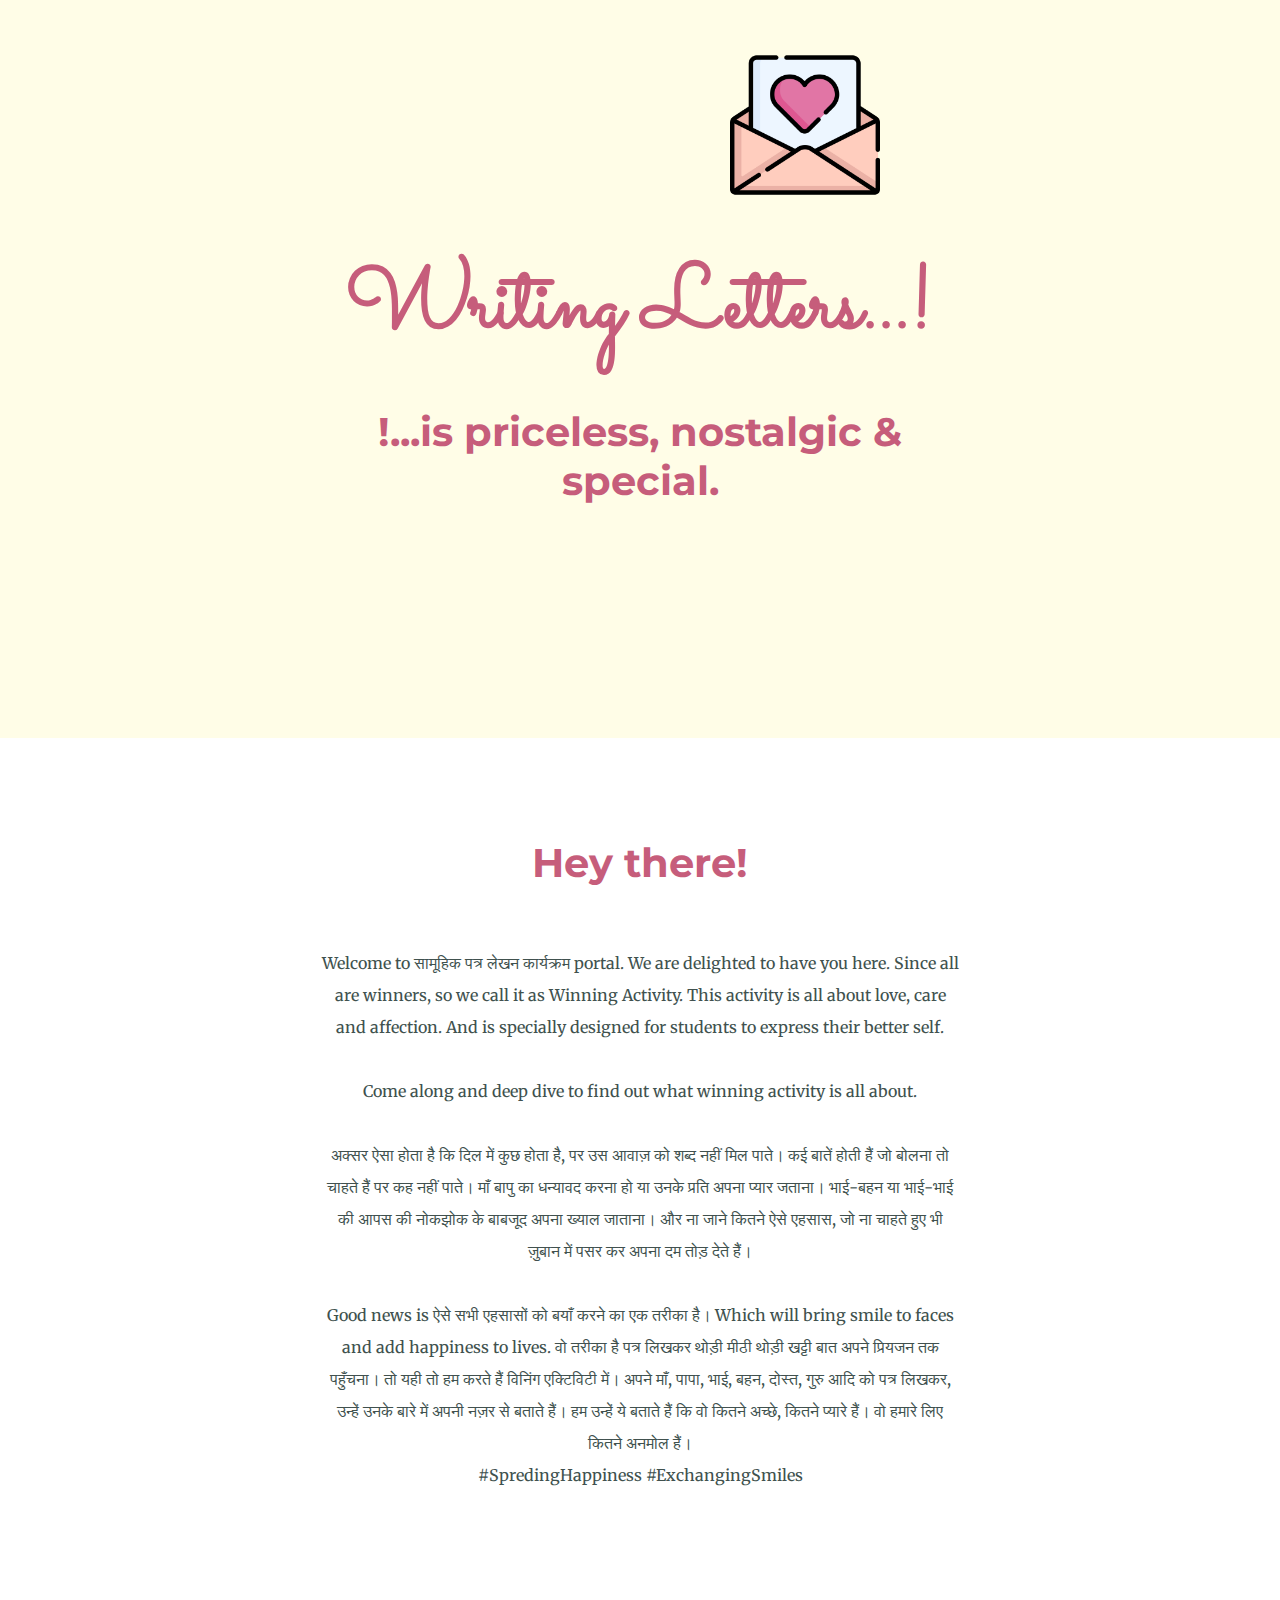
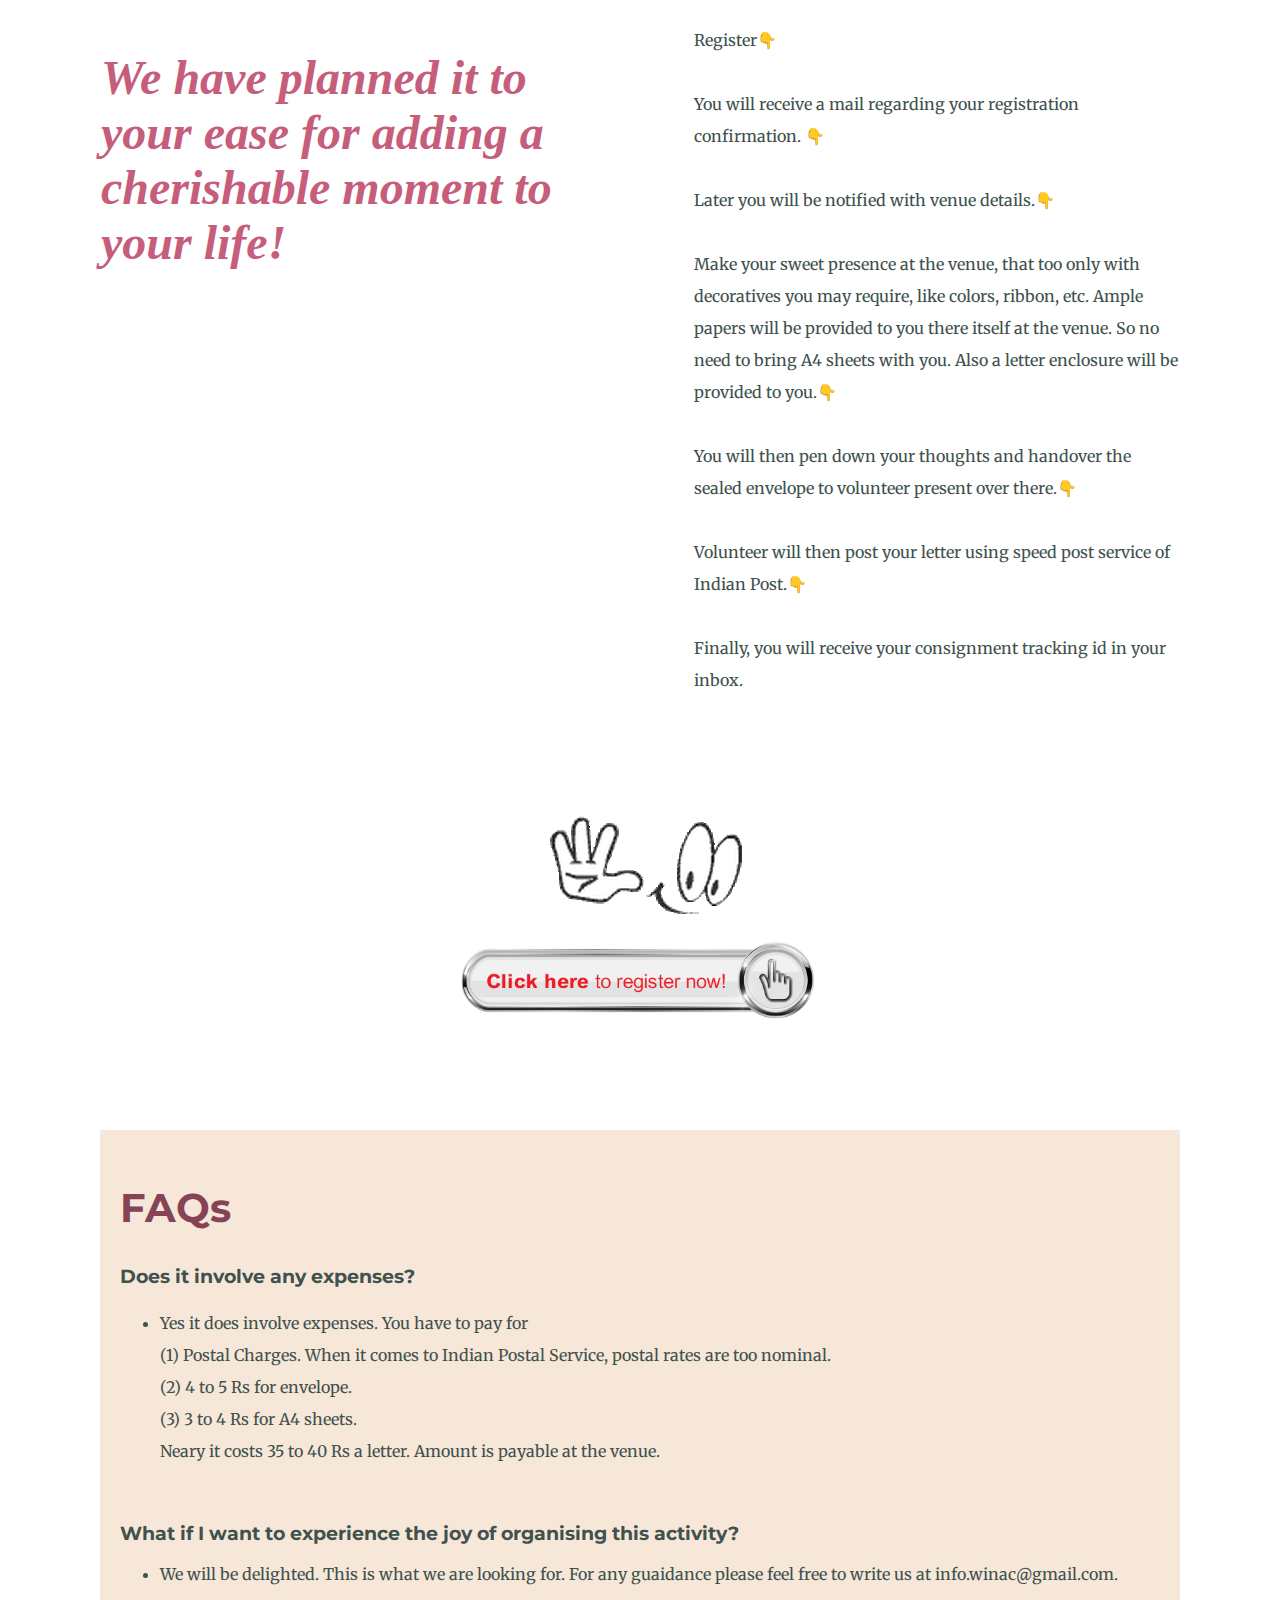
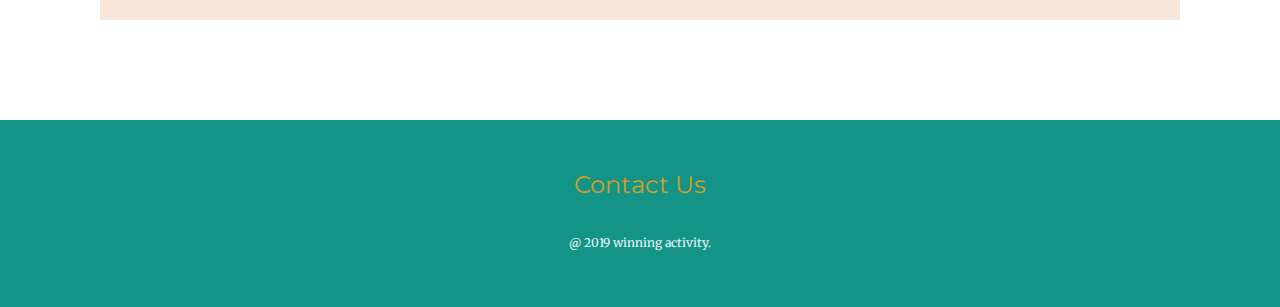
==== index.html @ ddba8ed2 "Add files via upload" ====
<!DOCTYPE html>
<html lang="en" dir="ltr">

<head>
  <meta charset="utf-8">
  <title>winac</title>
  <link rel="icon" href="images/favicon.ico">
  <link rel="stylesheet" href="css/styles.css">
  <link rel="preconnect" href="https://fonts.googleapis.com">
  <link rel="preconnect" href="https://fonts.gstatic.com" crossorigin>
  <link href="https://fonts.googleapis.com/css2?family=Merriweather&family=Montserrat&family=Sacramento&display=swap" rel="stylesheet">
</head>

<body>
  <div class="top-container">
    <img class="top-letter" src="images/love-letter(1).png" alt="letter-img">
    <h1>Writing Letters...!</h1>
    <h2>!...is priceless, nostalgic &<br>special.</h2>
  </div>
  <div class="middle-container">
    <div class="intro">
      <h2 style="margin-bottom: 60px;">Hey there!</h2>
      <p> Welcome to सामूहिक पत्र लेखन कार्यक्रम portal. We are delighted to have you here. Since all are winners, so we call it as
        Winning Activity. This activity is all about love, care and affection. And is specially designed for students to express their better
        self.
        <br><br>Come along and deep dive to find out what winning activity is all about.<br>
        <br>अक्सर ऐसा होता है कि दिल में कुछ होता है, पर उस आवाज़ को शब्द नहीं मिल पाते। कई बातें होती हैं जो बोलना तो चाहते हैं पर कह नहीं पाते।
        माँ बापु का धन्यावद करना हो या उनके प्रति अपना प्यार जताना। भाई-बहन या भाई-भाई की आपस की नोकझोक के बाबजूद अपना ख्याल जाताना। और ना जाने कितने
        ऐसे एहसास, जो ना चाहते हुए भी ज़ुबान में पसर कर अपना दम तोड़ देते हैं।
        <br><br>Good news is ऐसे सभी एहसासों को बयाँ करने का एक तरीका है। Which will bring smile to faces and add happiness to lives.
        वो तरीका है पत्र लिखकर थोड़ी मीठी थोड़ी खट्टी बात अपने प्रियजन तक पहुँचना। तो यही तो हम करते हैं विनिंग एक्टिविटी में। अपने माँ, पापा, भाई, बहन, दोस्त,
        गुरु आदि को पत्र लिखकर, उन्हें उनके बारे में अपनी नज़र से बताते हैं। हम उन्हें ये बताते हैं कि वो कितने अच्छे, कितने प्यारे हैं। वो हमारे लिए कितने अनमोल हैं।
        <br>#SpredingHappiness #ExchangingSmiles
      </p>
    </div>
    <div class="working-explanation">
      <table cellspacing="100">
        <tr>
          <td style="vertical-align: top;"><h1 style="font-style: italic; font-family: Playfair Display; font-size:3rem;">We have planned it to your ease for adding a cherishable moment to your life!</h1></td>
          <td><p>Register👇<br><br>You will receive a mail regarding your registration confirmation.
          👇<br><br>Later you will be notified with venue details.👇<br><br>Make your sweet presence at the venue, that too only with decoratives
          you may require, like colors, ribbon, etc. Ample papers will be provided to you there itself at the venue. So no need to bring A4 sheets
          with you. Also a letter enclosure will be provided to you.👇<br><br>You will then pen down your thoughts and handover
          the sealed envelope to volunteer present over there.👇<br><br>Volunteer will then post your letter using speed post service of
          Indian Post.👇<br><br>Finally, you will receive your consignment tracking id in your inbox.<p></td>
        </tr>
      </table>
    </div>
    <div class="register-request">
      <img src="images/click_icon.gif" alt="hii-icon"><br>
      <a href="form.html" target="_blank"><img class="chtrn" src="images/btn_e.gif" alt="register-icon"></a>
    </div>
    <div class="faq">
      <h2 style="color: #874356;">FAQs</h2>
      <h3>Does it involve any expenses?</h3>
      <ul>
        <li><p>Yes it does involve expenses. You have to pay for<br>(1) Postal Charges. When it comes to Indian Postal Service, postal rates are too nominal.<br>(2) 4 to 5 Rs for envelope.<br>
        (3) 3 to 4 Rs for A4 sheets.<br>Neary it costs 35 to 40 Rs a letter. Amount is payable at the venue.</p></li>
      </ul><br>
      <h3>What if I want to experience the joy of organising this activity?</h3>
      <ul>
        <li>We will be delighted. This is what we are looking for. For any guaidance please feel free to write us at info.winac@gmail.com.</li>
      </ul>
    </div>
  </div>
  <div class="bottom-container">
    <a class="footer-link" href="mailto:info.winac@gmail.com" target="_blank" >Contact Us</a>
    <p class="copyright">@ 2019 winning activity.</p>
  </div>
</body>

</html>
---- css/styles.css ----
/*------------------------------tag styles-------------------------------*/
body{
  font-family: 'Merriweather', serif;  margin: 0; color: #40514e;
}
h1
{
    font-family: 'Sacramento', cursive;
    font-size: 5.625rem;  margin: 2.6rem auto 0 auto; color: #C65D7B;
}
h2
{
    font-family: 'Montserrat', sans-serif; font-size: 2.5rem; color: #C65D7B;
}
p{
  line-height: 2;
}
h3
{
    font-family: 'Montserrat', sans-serif;
}
a
{  font-family: 'Montserrat', sans-serif;

    text-decoration: none;  color: #D29D2B;
}

/*------------------------------class styles-------------------------------*/
.top-container{
  background-color: #fffde7;
  position: relative;
  padding-top: 200px; padding-bottom: 200px; text-align: center;
  margin-bottom: 100px;
}
.top-letter{
  position: absolute;
  height: 150px;
  width: 150px;
}
.top-letter{
  top: 50px;
  right: 400px;
}
.intro{
  width: 50%;
  margin: auto;
  text-align: center;
}
.register-request{
  text-align: center;
}
.chtrn{
  width: 30%;
}
.faq{
  margin: 100px;
  background-color: #F6E7D8;
  padding: 20px;
}
.bottom-container
{
    text-align: center;
    padding: 50px 0 20px;  background-color: #139487;
}
.copyright
{font-size: .75rem; padding: 20px 0;

    color: #eaf6f6;
}
.footer-link
{
    margin: 10px 20px; font-size: 1.5rem;
}
.footer-link:hover{
  color: #eaf6f6;
}
.form{
  background-color: #fffde7;
}
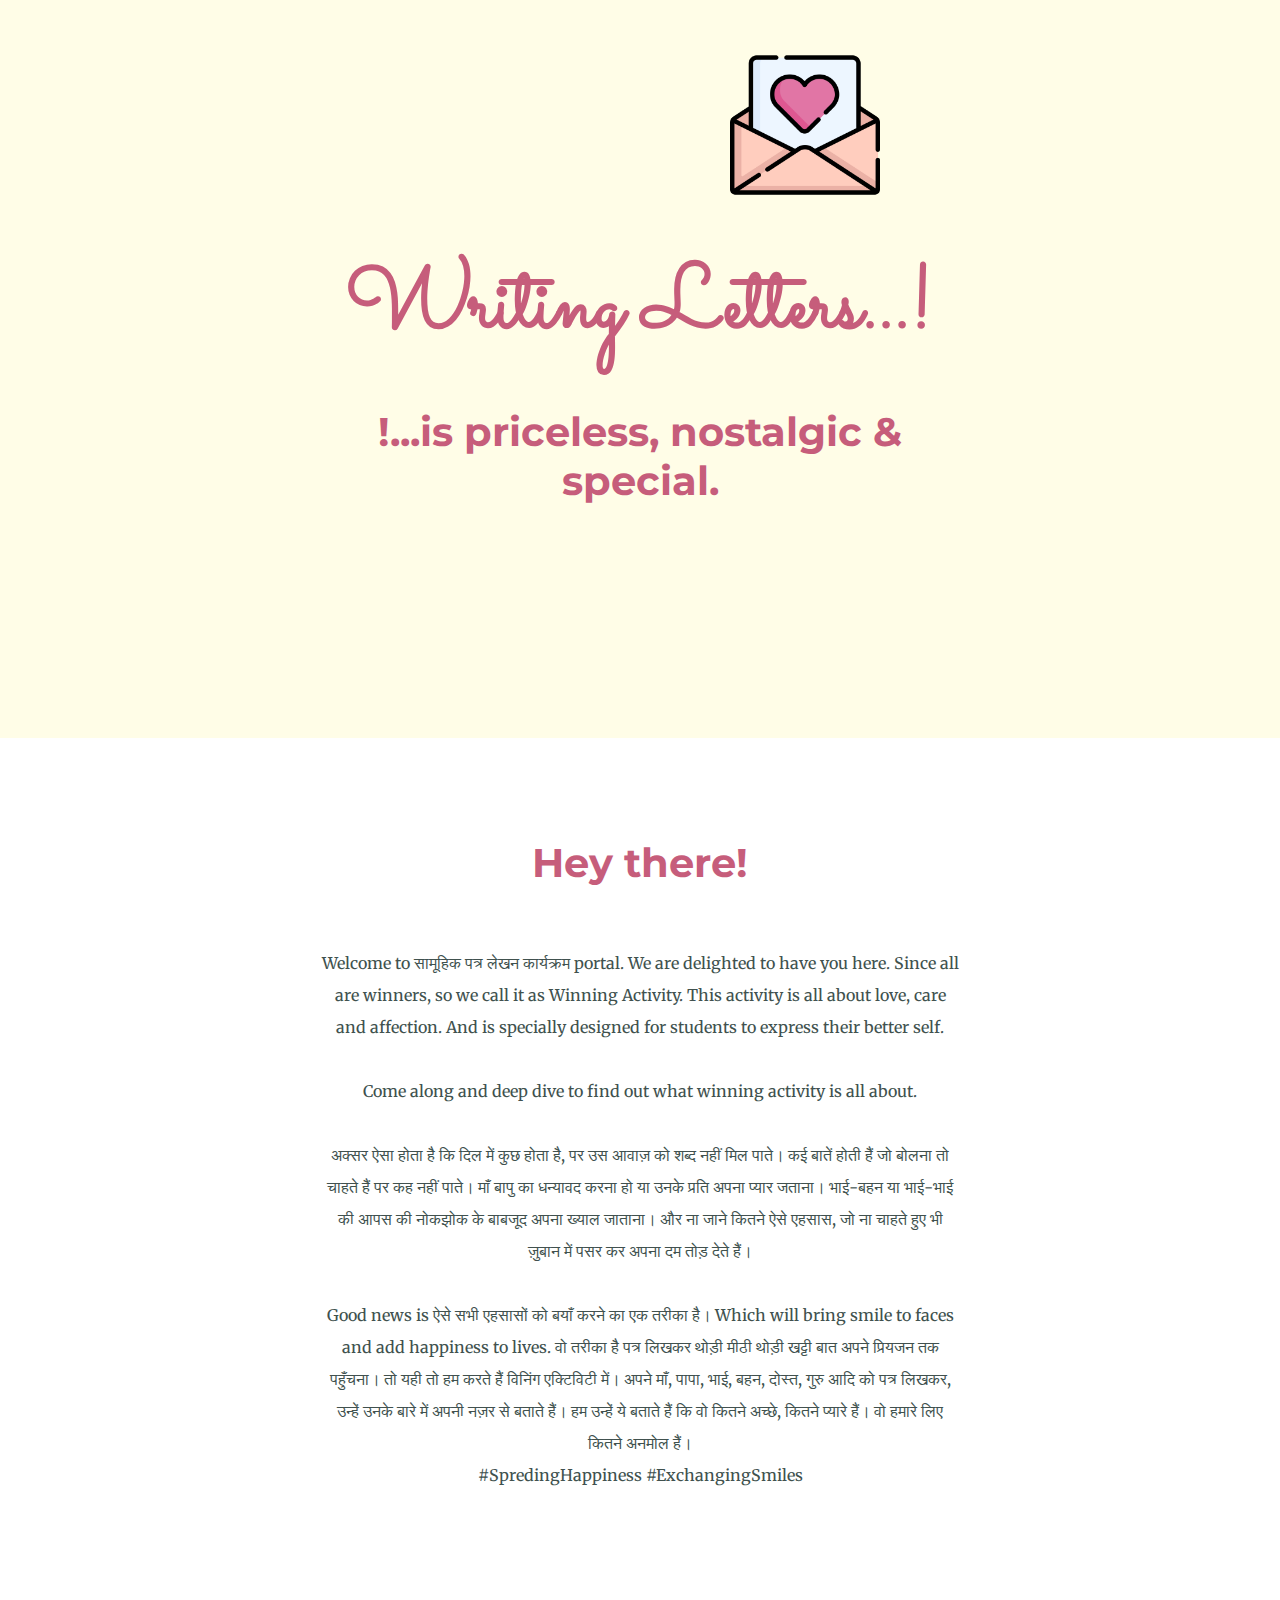
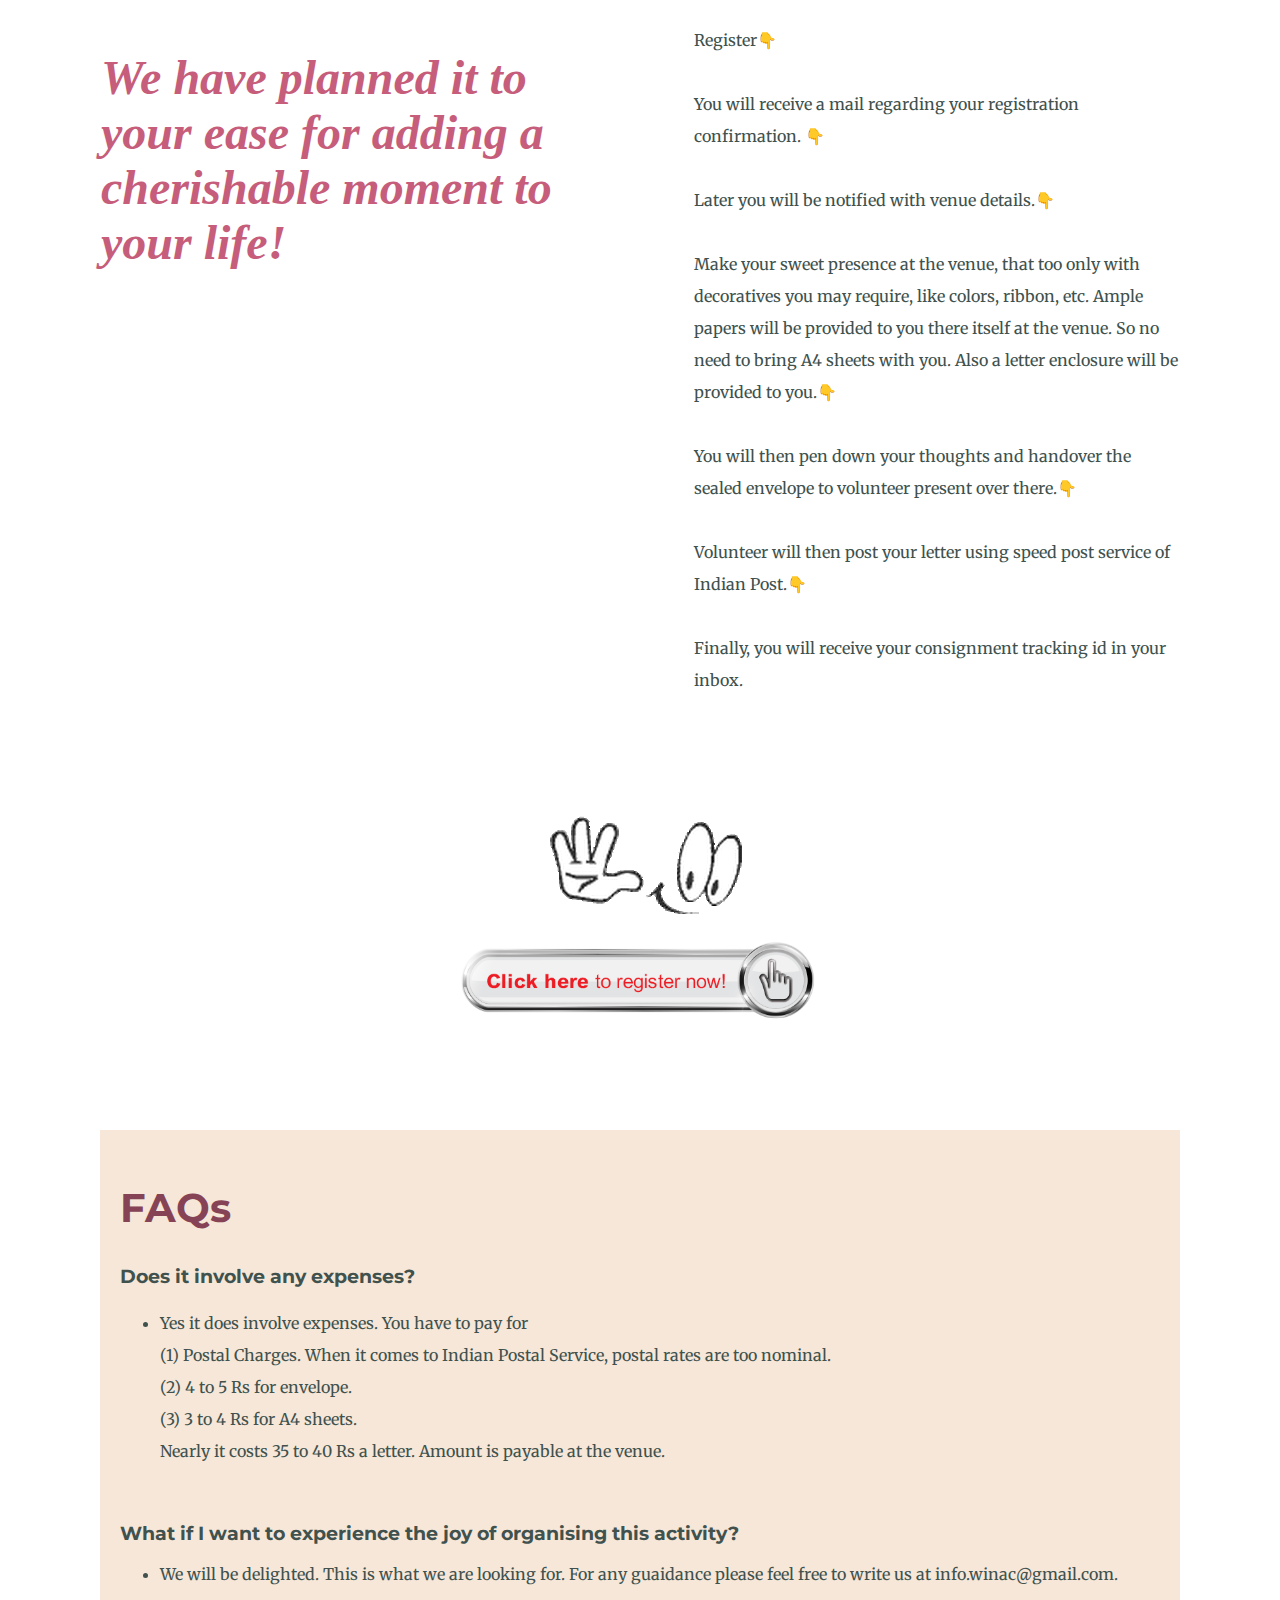
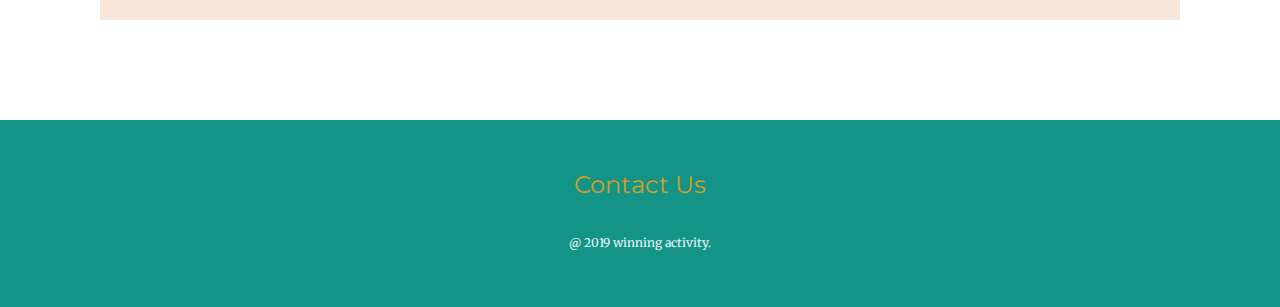
==== commit 566acc25: "Add files via upload" ====
--- a/index.html
+++ b/index.html
@@ -55,7 +55,7 @@
       <h3>Does it involve any expenses?</h3>
       <ul>
         <li><p>Yes it does involve expenses. You have to pay for<br>(1) Postal Charges. When it comes to Indian Postal Service, postal rates are too nominal.<br>(2) 4 to 5 Rs for envelope.<br>
-        (3) 3 to 4 Rs for A4 sheets.<br>Neary it costs 35 to 40 Rs a letter. Amount is payable at the venue.</p></li>
+        (3) 3 to 4 Rs for A4 sheets.<br>Nearly it costs 35 to 40 Rs a letter. Amount is payable at the venue.</p></li>
       </ul><br>
       <h3>What if I want to experience the joy of organising this activity?</h3>
       <ul>
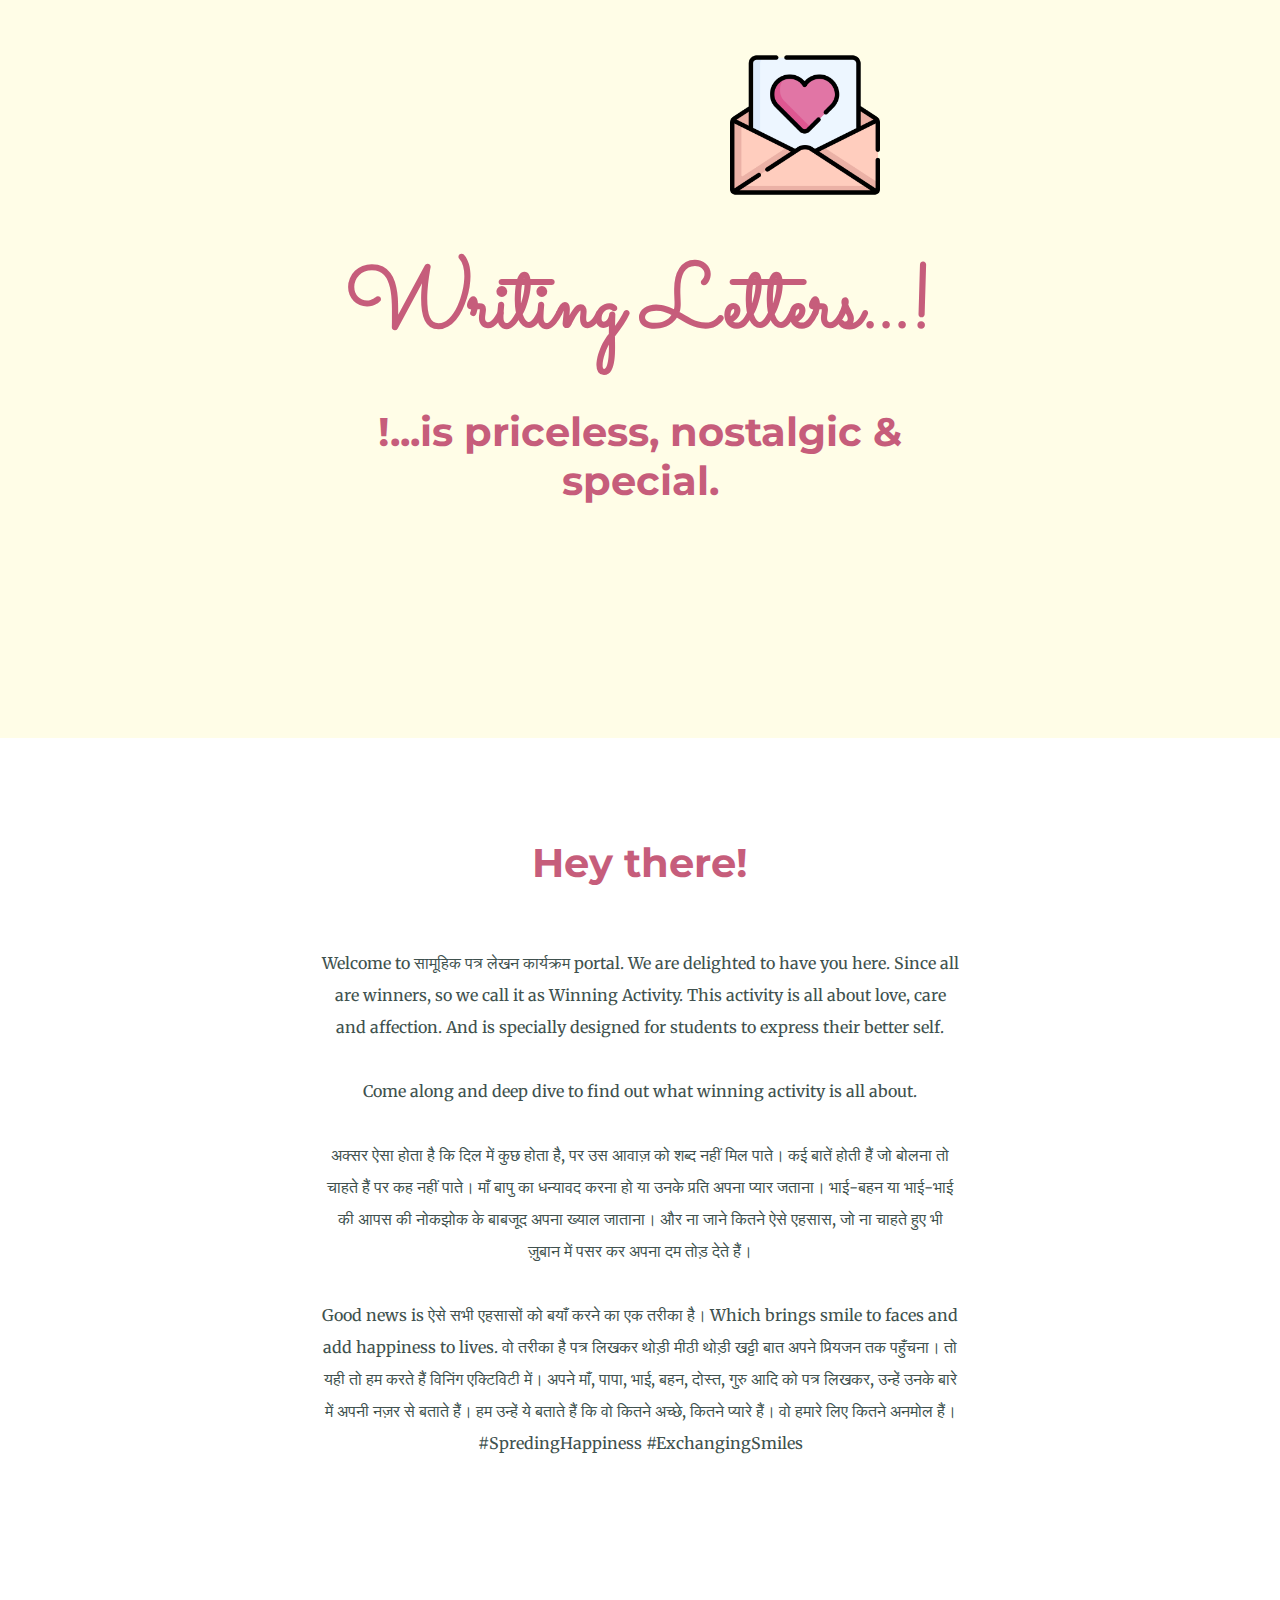
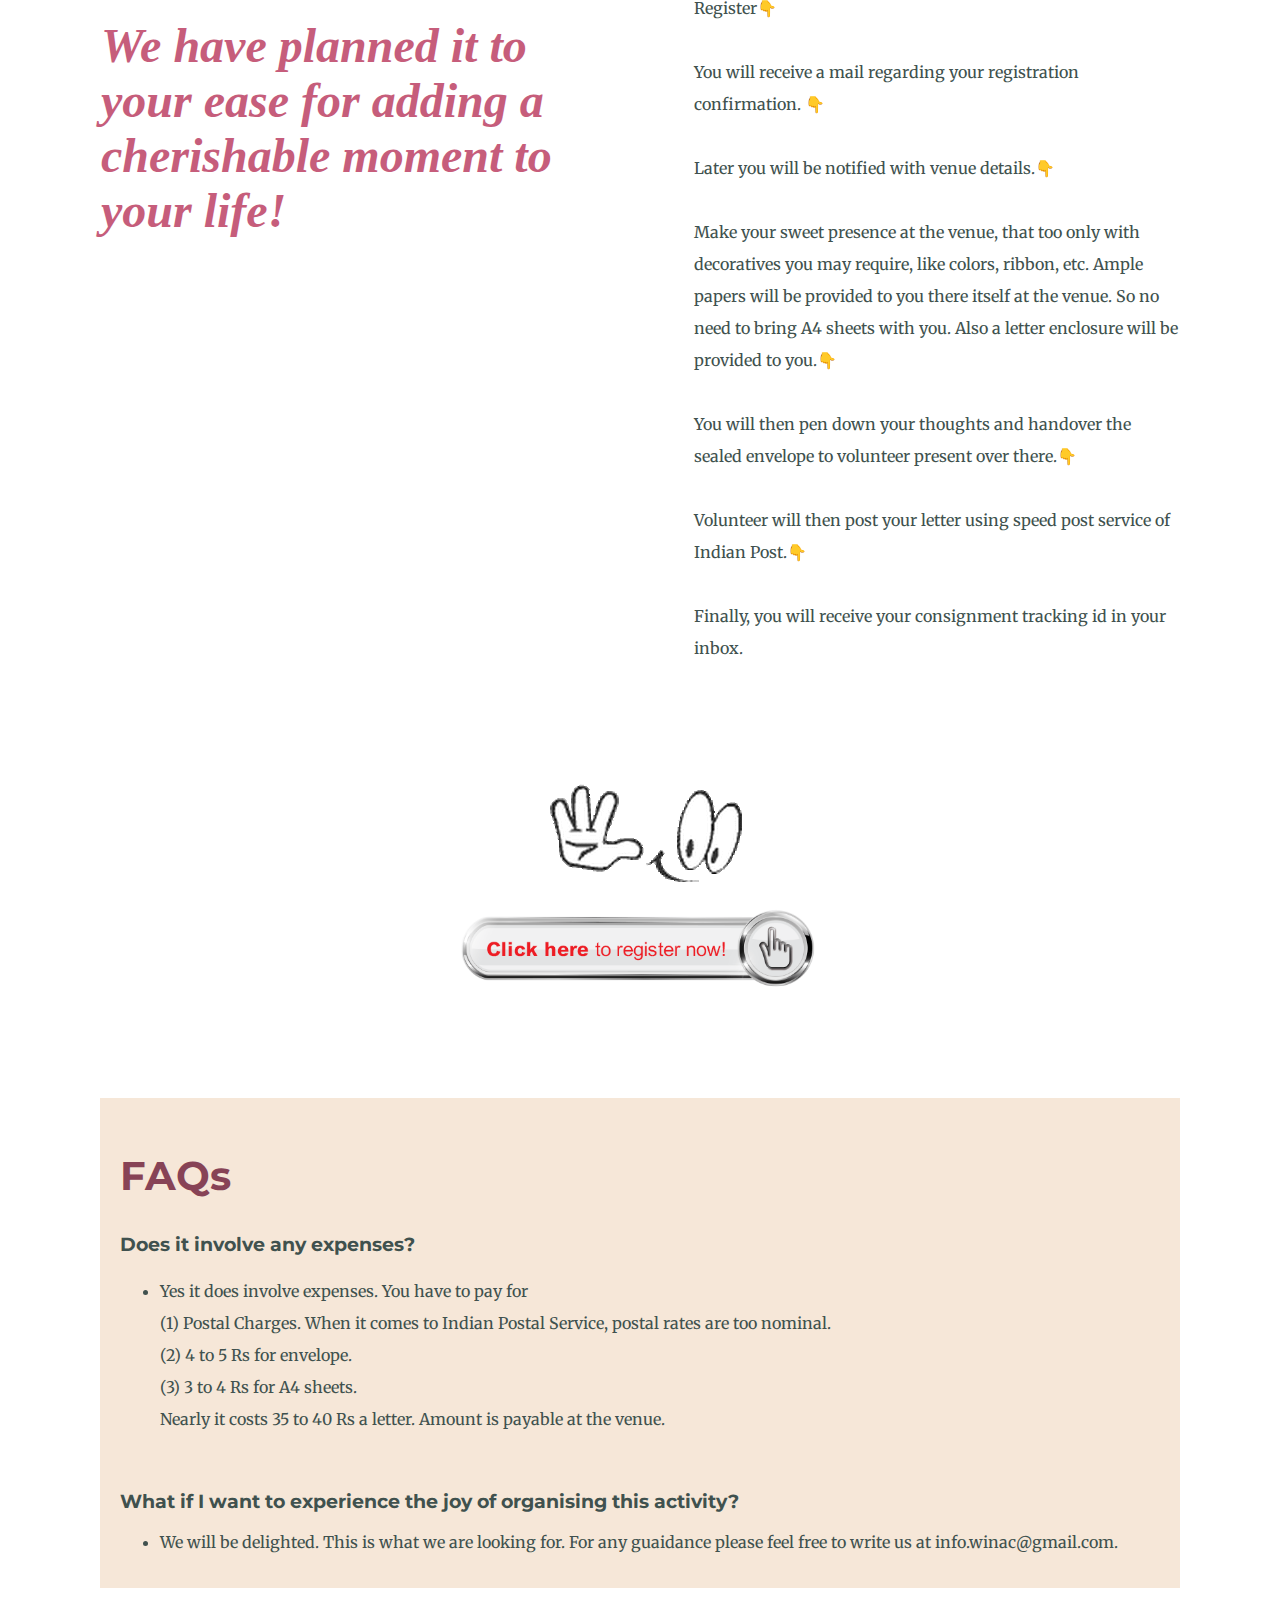
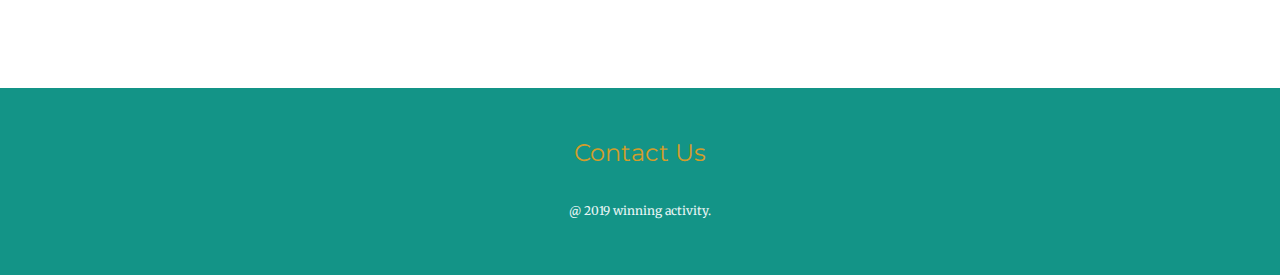
==== commit d6709e91: "Add files via upload" ====
--- a/index.html
+++ b/index.html
@@ -27,7 +27,7 @@
         <br>अक्सर ऐसा होता है कि दिल में कुछ होता है, पर उस आवाज़ को शब्द नहीं मिल पाते। कई बातें होती हैं जो बोलना तो चाहते हैं पर कह नहीं पाते।
         माँ बापु का धन्यावद करना हो या उनके प्रति अपना प्यार जताना। भाई-बहन या भाई-भाई की आपस की नोकझोक के बाबजूद अपना ख्याल जाताना। और ना जाने कितने
         ऐसे एहसास, जो ना चाहते हुए भी ज़ुबान में पसर कर अपना दम तोड़ देते हैं।
-        <br><br>Good news is ऐसे सभी एहसासों को बयाँ करने का एक तरीका है। Which will bring smile to faces and add happiness to lives.
+        <br><br>Good news is ऐसे सभी एहसासों को बयाँ करने का एक तरीका है। Which brings smile to faces and add happiness to lives.
         वो तरीका है पत्र लिखकर थोड़ी मीठी थोड़ी खट्टी बात अपने प्रियजन तक पहुँचना। तो यही तो हम करते हैं विनिंग एक्टिविटी में। अपने माँ, पापा, भाई, बहन, दोस्त,
         गुरु आदि को पत्र लिखकर, उन्हें उनके बारे में अपनी नज़र से बताते हैं। हम उन्हें ये बताते हैं कि वो कितने अच्छे, कितने प्यारे हैं। वो हमारे लिए कितने अनमोल हैं।
         <br>#SpredingHappiness #ExchangingSmiles
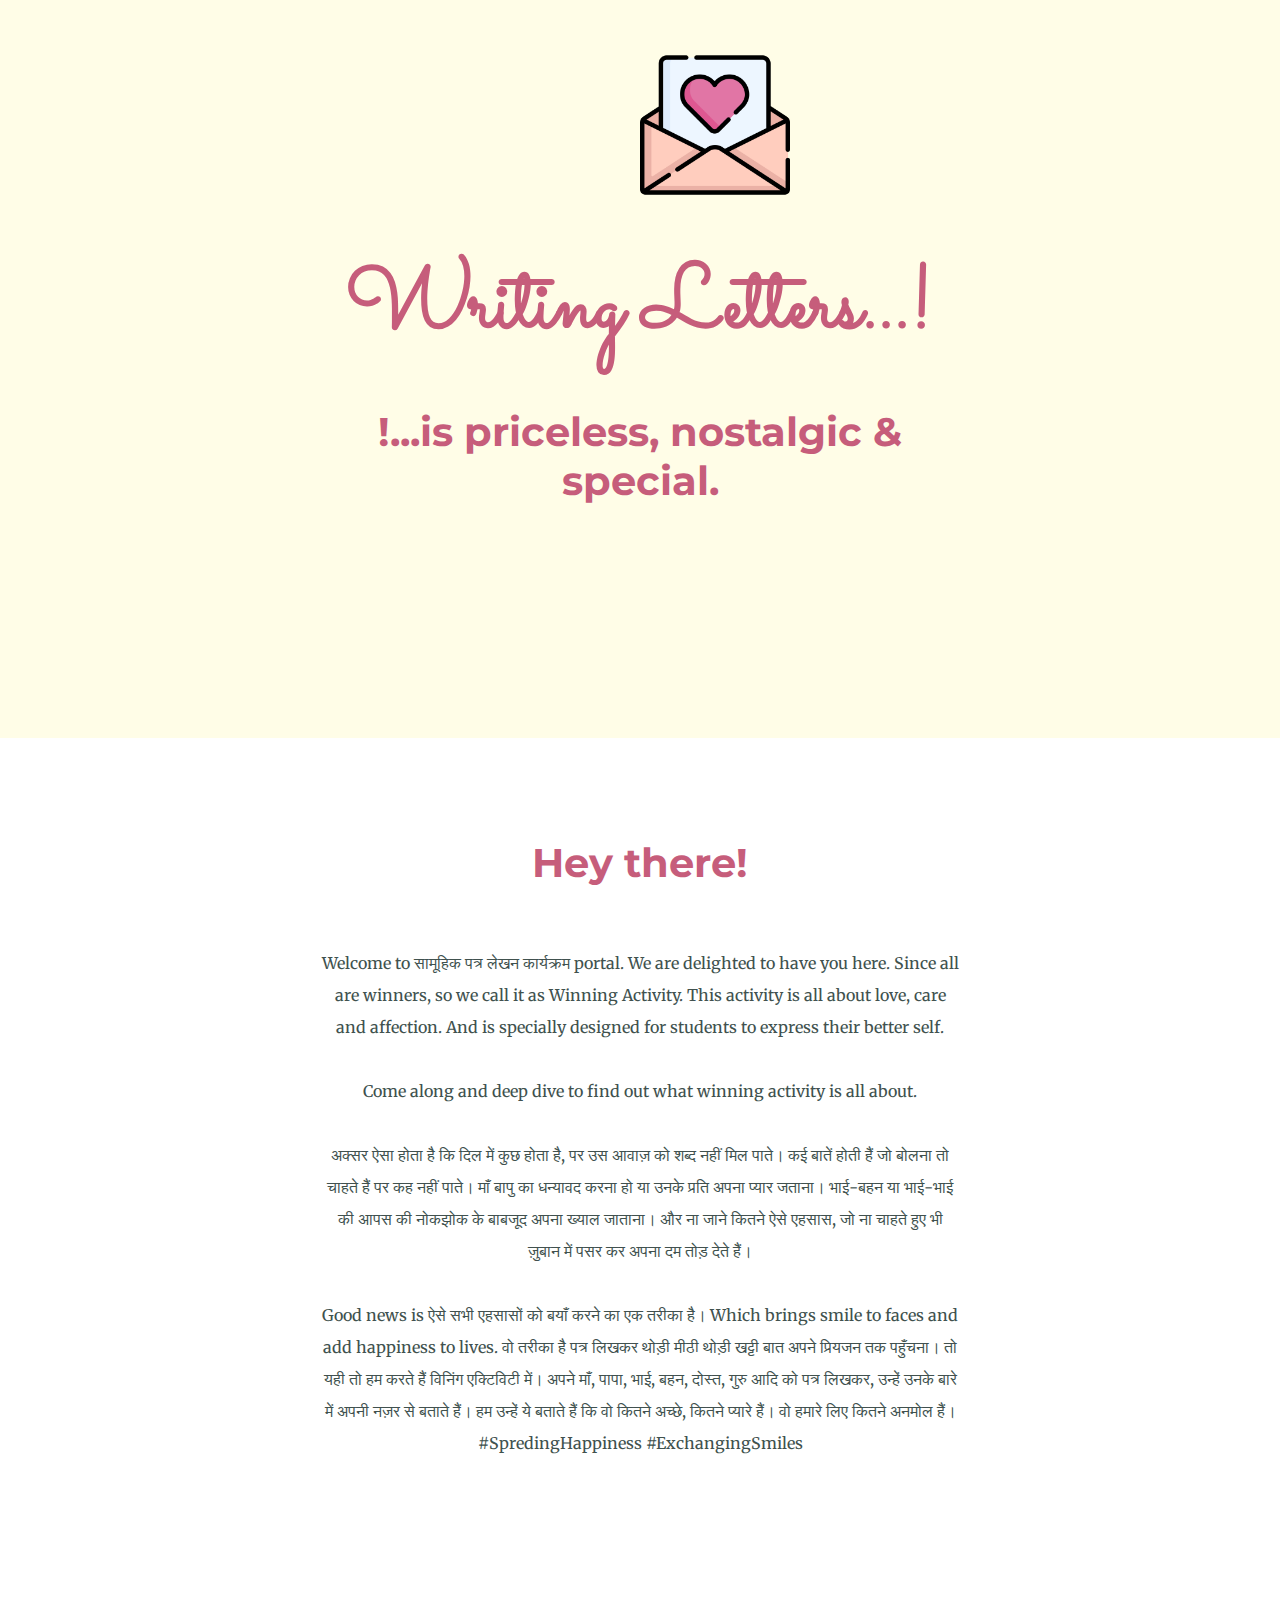
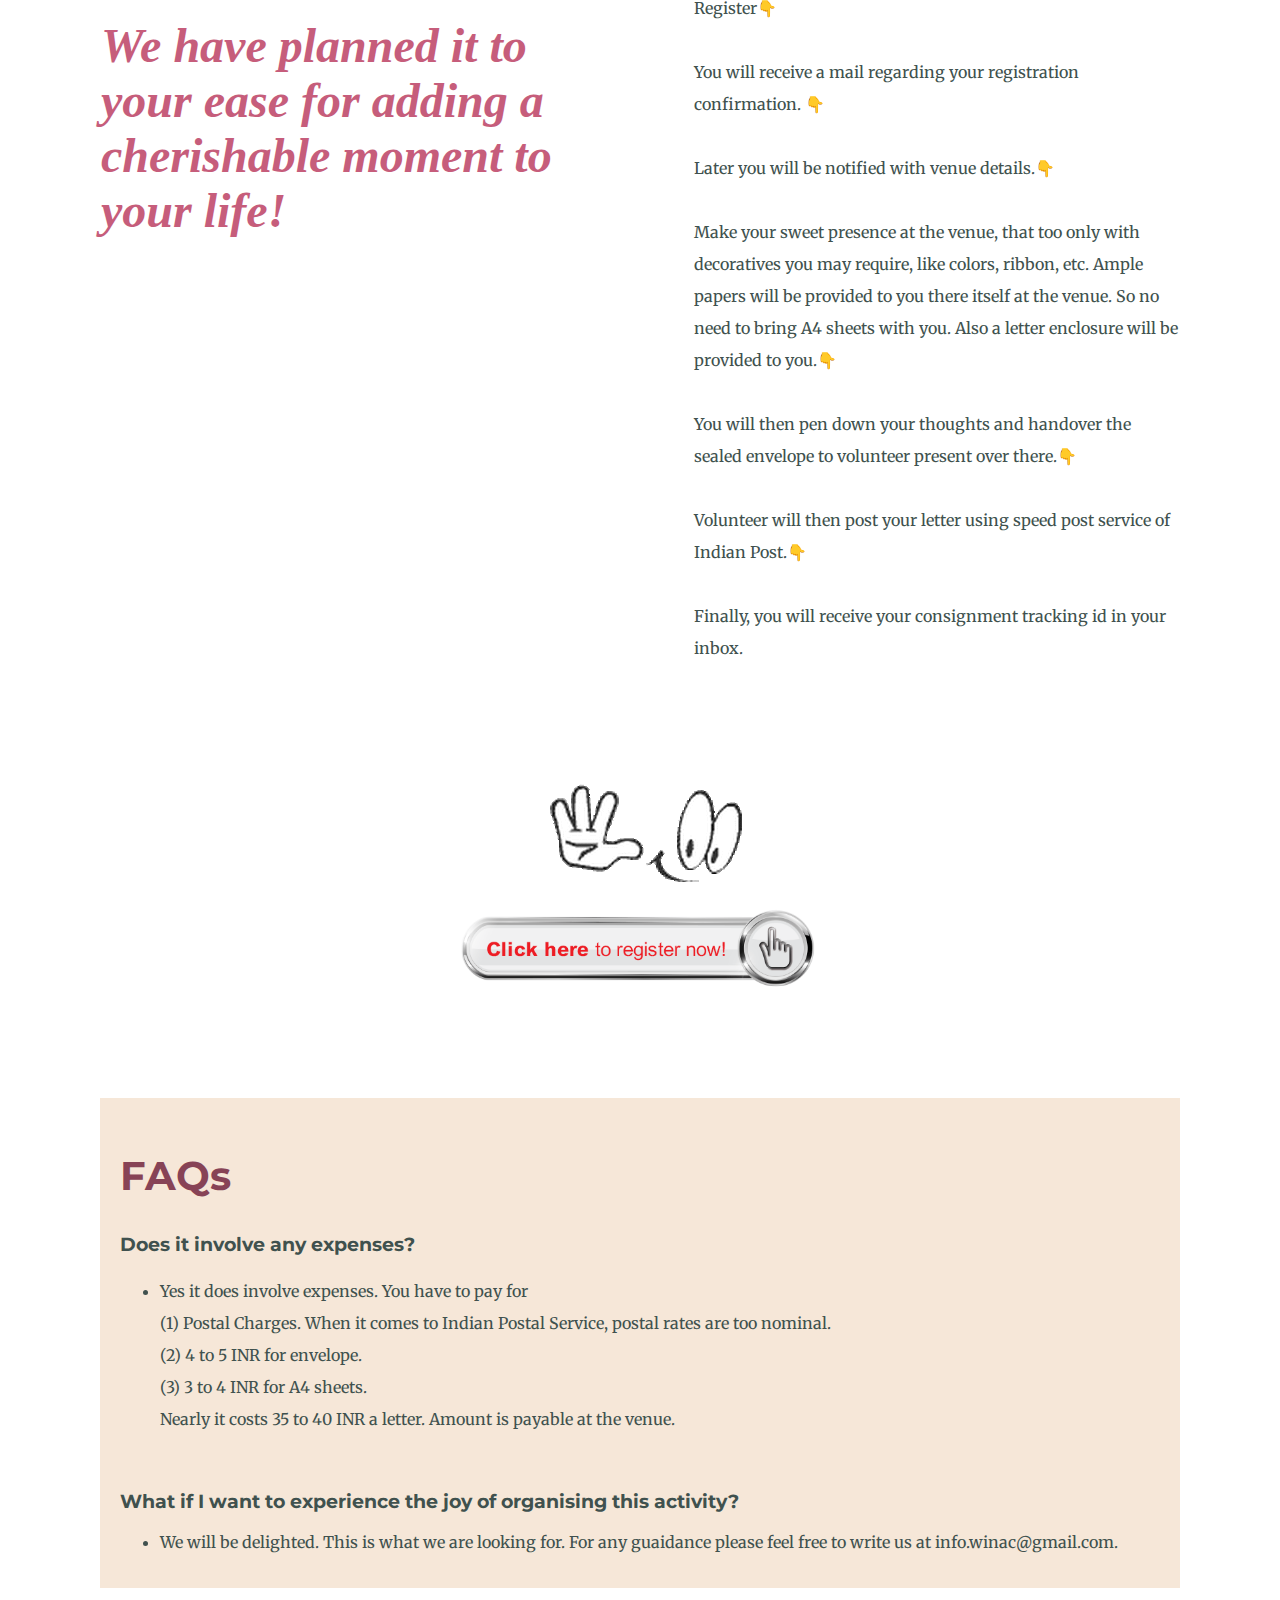
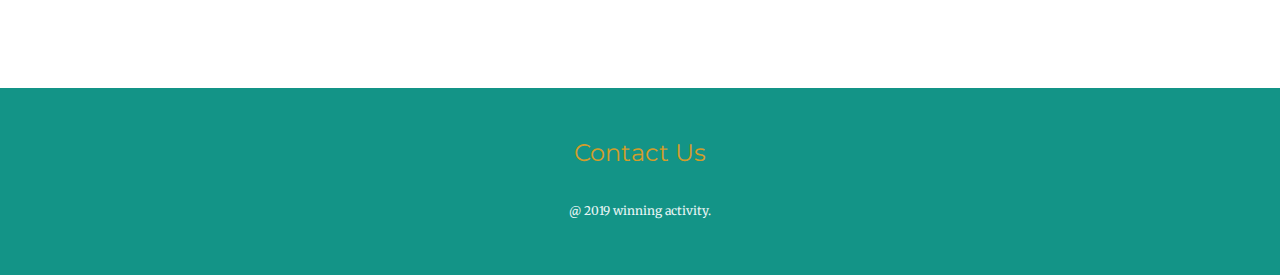
==== commit b40e9231: "Add files via upload" ====
--- a/index.html
+++ b/index.html
@@ -19,7 +19,7 @@
   </div>
   <div class="middle-container">
     <div class="intro">
-      <h2 style="margin-bottom: 60px;">Hey there!</h2>
+      <h2 style="margin-bottom: 3.75rem;">Hey there!</h2>
       <p> Welcome to सामूहिक पत्र लेखन कार्यक्रम portal. We are delighted to have you here. Since all are winners, so we call it as
         Winning Activity. This activity is all about love, care and affection. And is specially designed for students to express their better
         self.
@@ -54,8 +54,8 @@
       <h2 style="color: #874356;">FAQs</h2>
       <h3>Does it involve any expenses?</h3>
       <ul>
-        <li><p>Yes it does involve expenses. You have to pay for<br>(1) Postal Charges. When it comes to Indian Postal Service, postal rates are too nominal.<br>(2) 4 to 5 Rs for envelope.<br>
-        (3) 3 to 4 Rs for A4 sheets.<br>Nearly it costs 35 to 40 Rs a letter. Amount is payable at the venue.</p></li>
+        <li><p>Yes it does involve expenses. You have to pay for<br>(1) Postal Charges. When it comes to Indian Postal Service, postal rates are too nominal.<br>(2) 4 to 5 INR for envelope.<br>
+        (3) 3 to 4 INR for A4 sheets.<br>Nearly it costs 35 to 40 INR a letter. Amount is payable at the venue.</p></li>
       </ul><br>
       <h3>What if I want to experience the joy of organising this activity?</h3>
       <ul>
--- a/css/styles.css
+++ b/css/styles.css
@@ -28,18 +28,16 @@
 .top-container{
   background-color: #fffde7;
   position: relative;
-  padding-top: 200px; padding-bottom: 200px; text-align: center;
-  margin-bottom: 100px;
+  padding-top: 12.5rem; padding-bottom: 12.5rem; text-align: center;
+  margin-bottom: 6.25rem;
 }
 .top-letter{
   position: absolute;
-  height: 150px;
-  width: 150px;
+  height: 9.375rem;
+  width: 9.375rem;
+  top: 3.125rem;
 }
-.top-letter{
-  top: 50px;
-  right: 400px;
-}
+
 .intro{
   width: 50%;
   margin: auto;
@@ -52,23 +50,23 @@
   width: 30%;
 }
 .faq{
-  margin: 100px;
+  margin: 6.25rem;
   background-color: #F6E7D8;
-  padding: 20px;
+  padding: 1.25rem;
 }
 .bottom-container
 {
     text-align: center;
-    padding: 50px 0 20px;  background-color: #139487;
+    padding: 3.125rem 0 1.25rem;  background-color: #139487;
 }
 .copyright
-{font-size: .75rem; padding: 20px 0;
+{font-size: .75rem; padding: 1.25rem 0;
 
     color: #eaf6f6;
 }
 .footer-link
 {
-    margin: 10px 20px; font-size: 1.5rem;
+    margin: 0.625rem 1.25rem; font-size: 1.5rem;
 }
 .footer-link:hover{
   color: #eaf6f6;
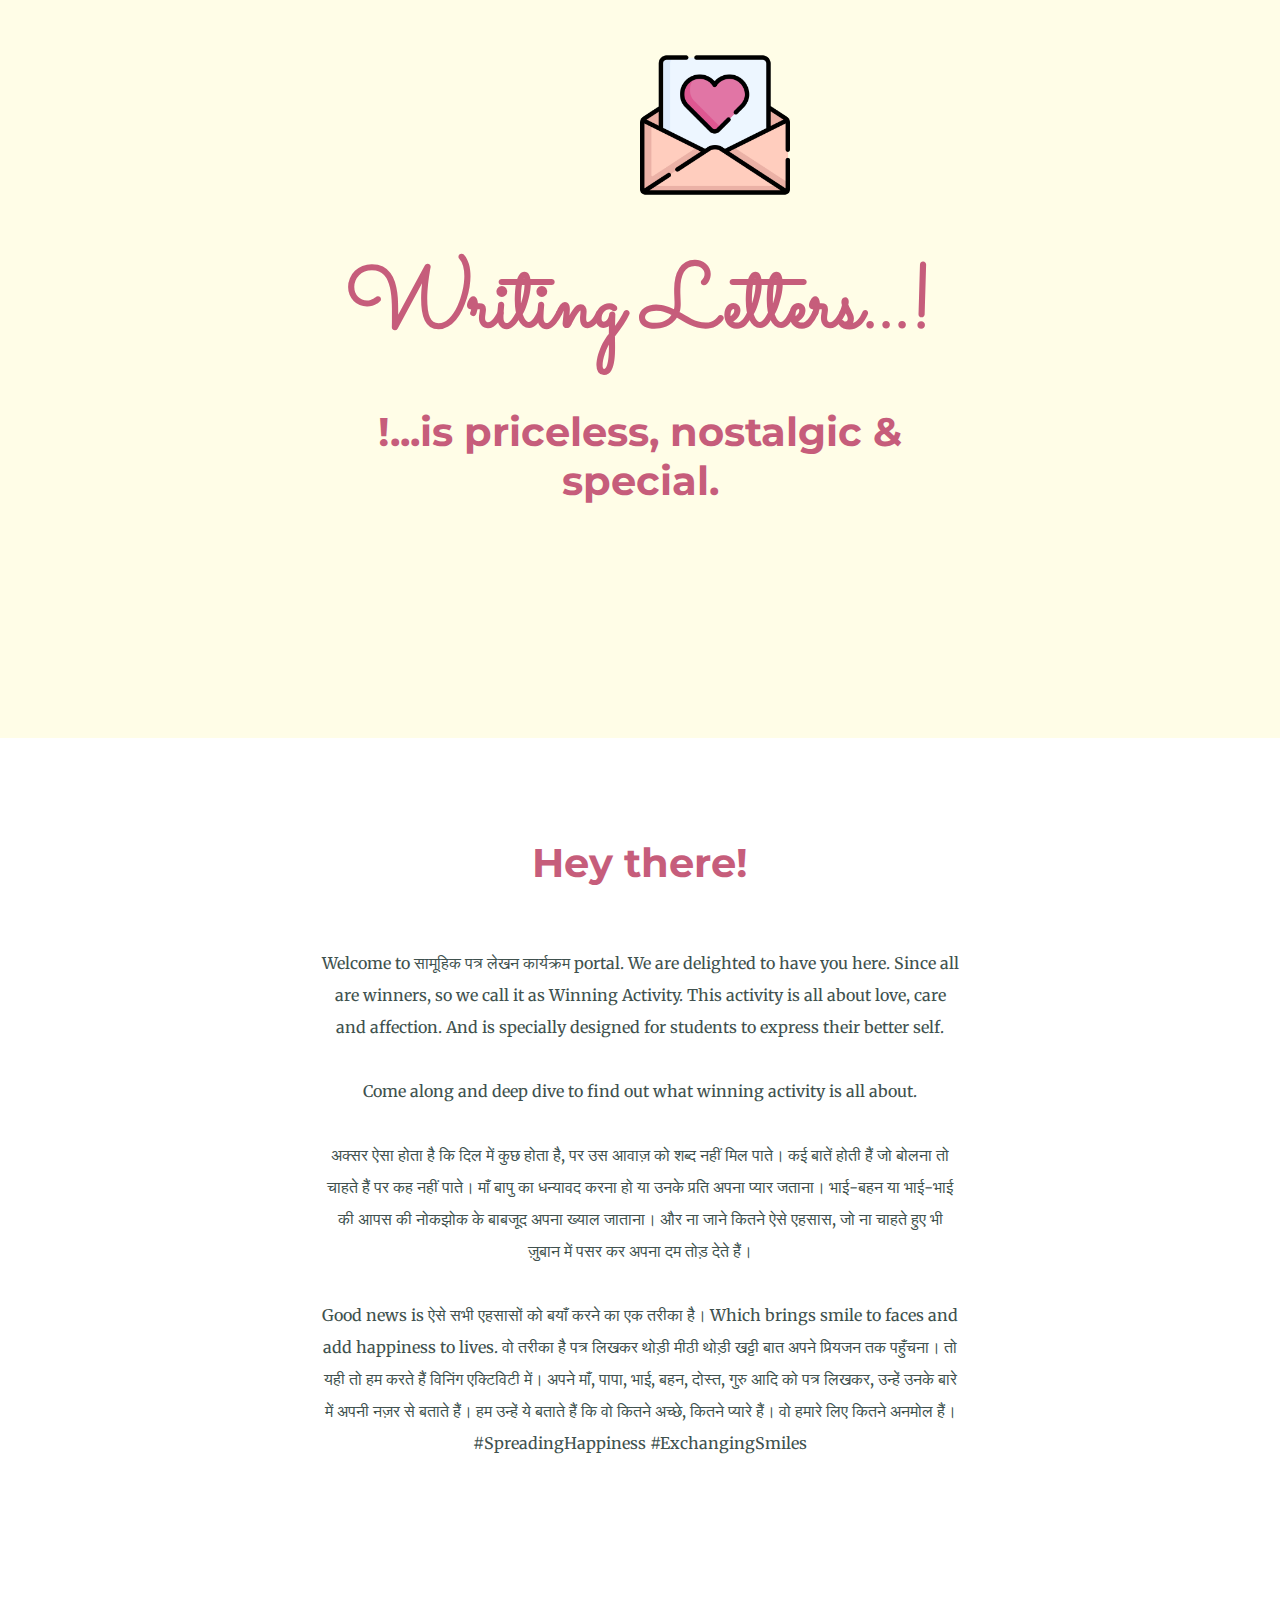
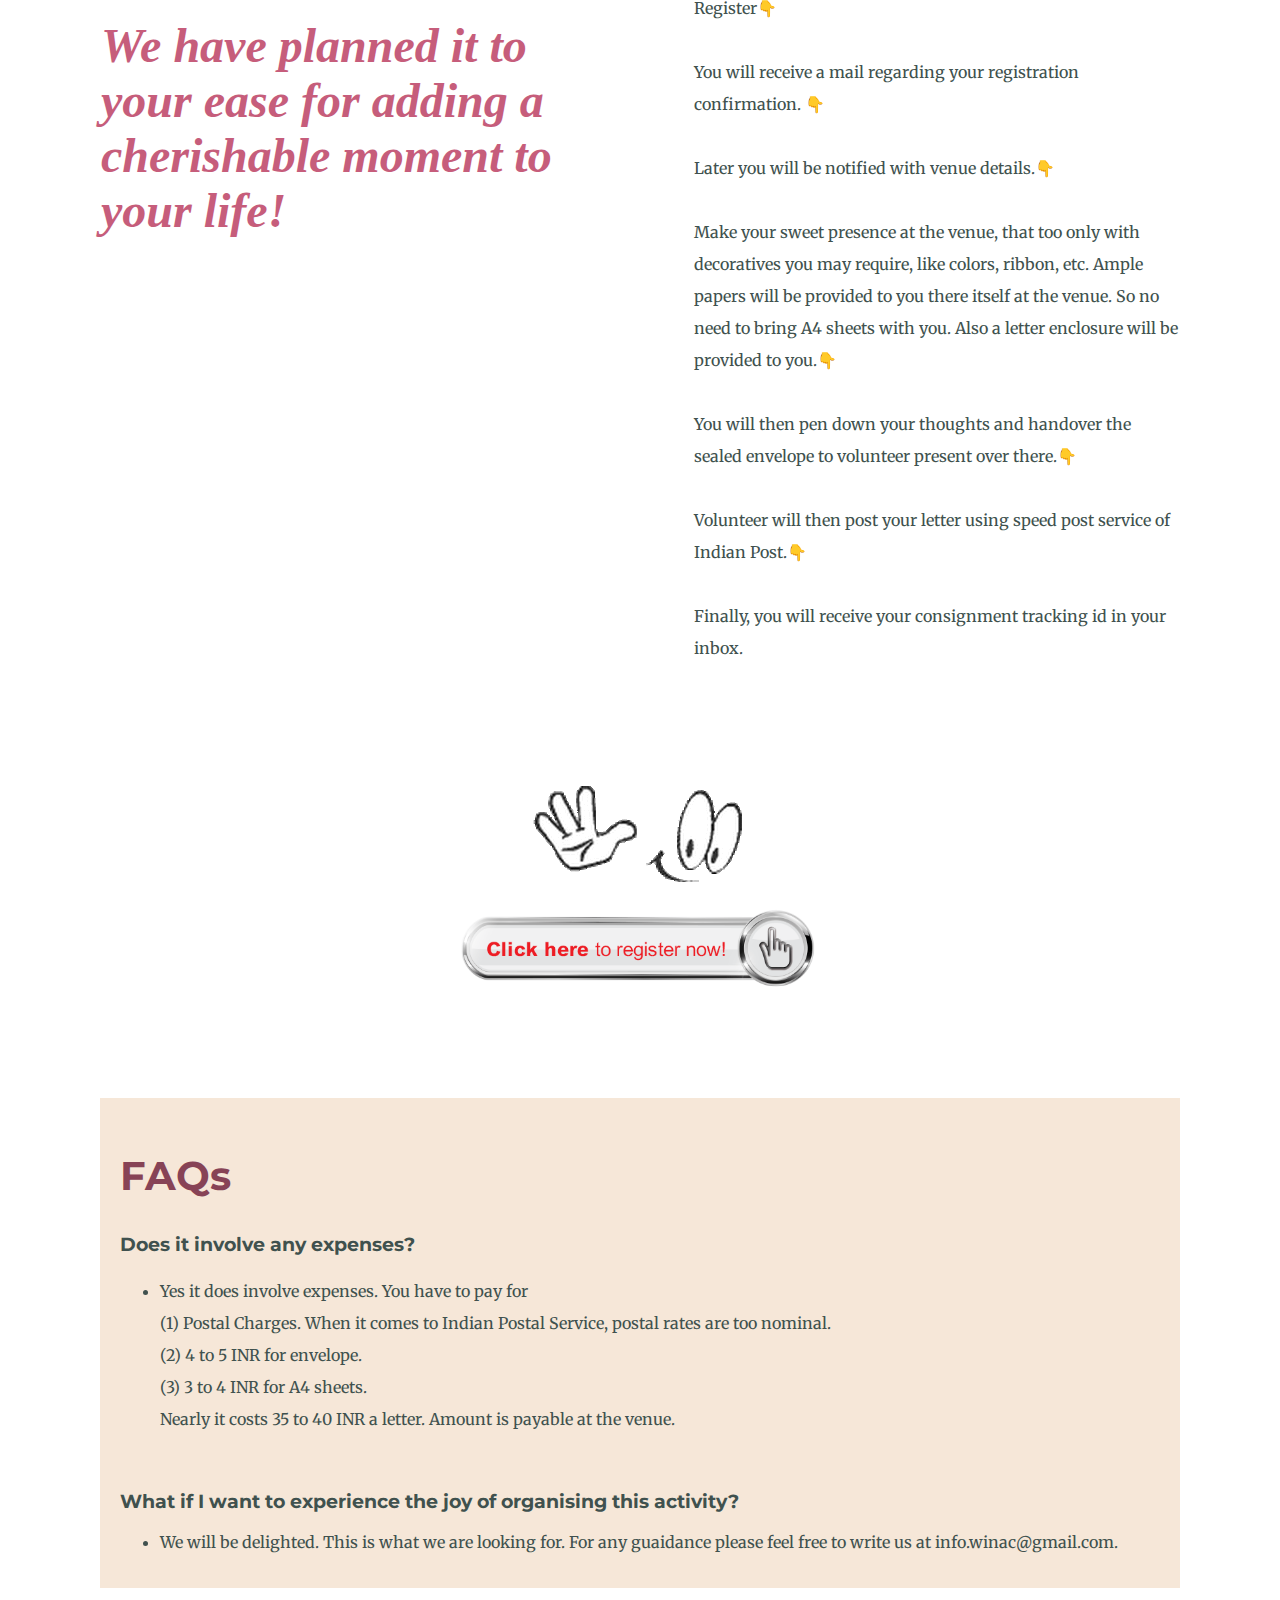
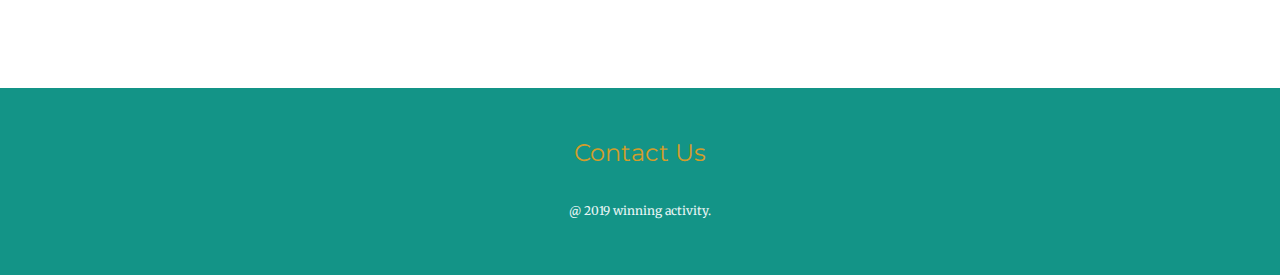
==== commit de6c7e8e: "Update index.html" ====
--- a/index.html
+++ b/index.html
@@ -30,7 +30,7 @@
         <br><br>Good news is ऐसे सभी एहसासों को बयाँ करने का एक तरीका है। Which brings smile to faces and add happiness to lives.
         वो तरीका है पत्र लिखकर थोड़ी मीठी थोड़ी खट्टी बात अपने प्रियजन तक पहुँचना। तो यही तो हम करते हैं विनिंग एक्टिविटी में। अपने माँ, पापा, भाई, बहन, दोस्त,
         गुरु आदि को पत्र लिखकर, उन्हें उनके बारे में अपनी नज़र से बताते हैं। हम उन्हें ये बताते हैं कि वो कितने अच्छे, कितने प्यारे हैं। वो हमारे लिए कितने अनमोल हैं।
-        <br>#SpredingHappiness #ExchangingSmiles
+        <br>#SpreadingHappiness #ExchangingSmiles
       </p>
     </div>
     <div class="working-explanation">
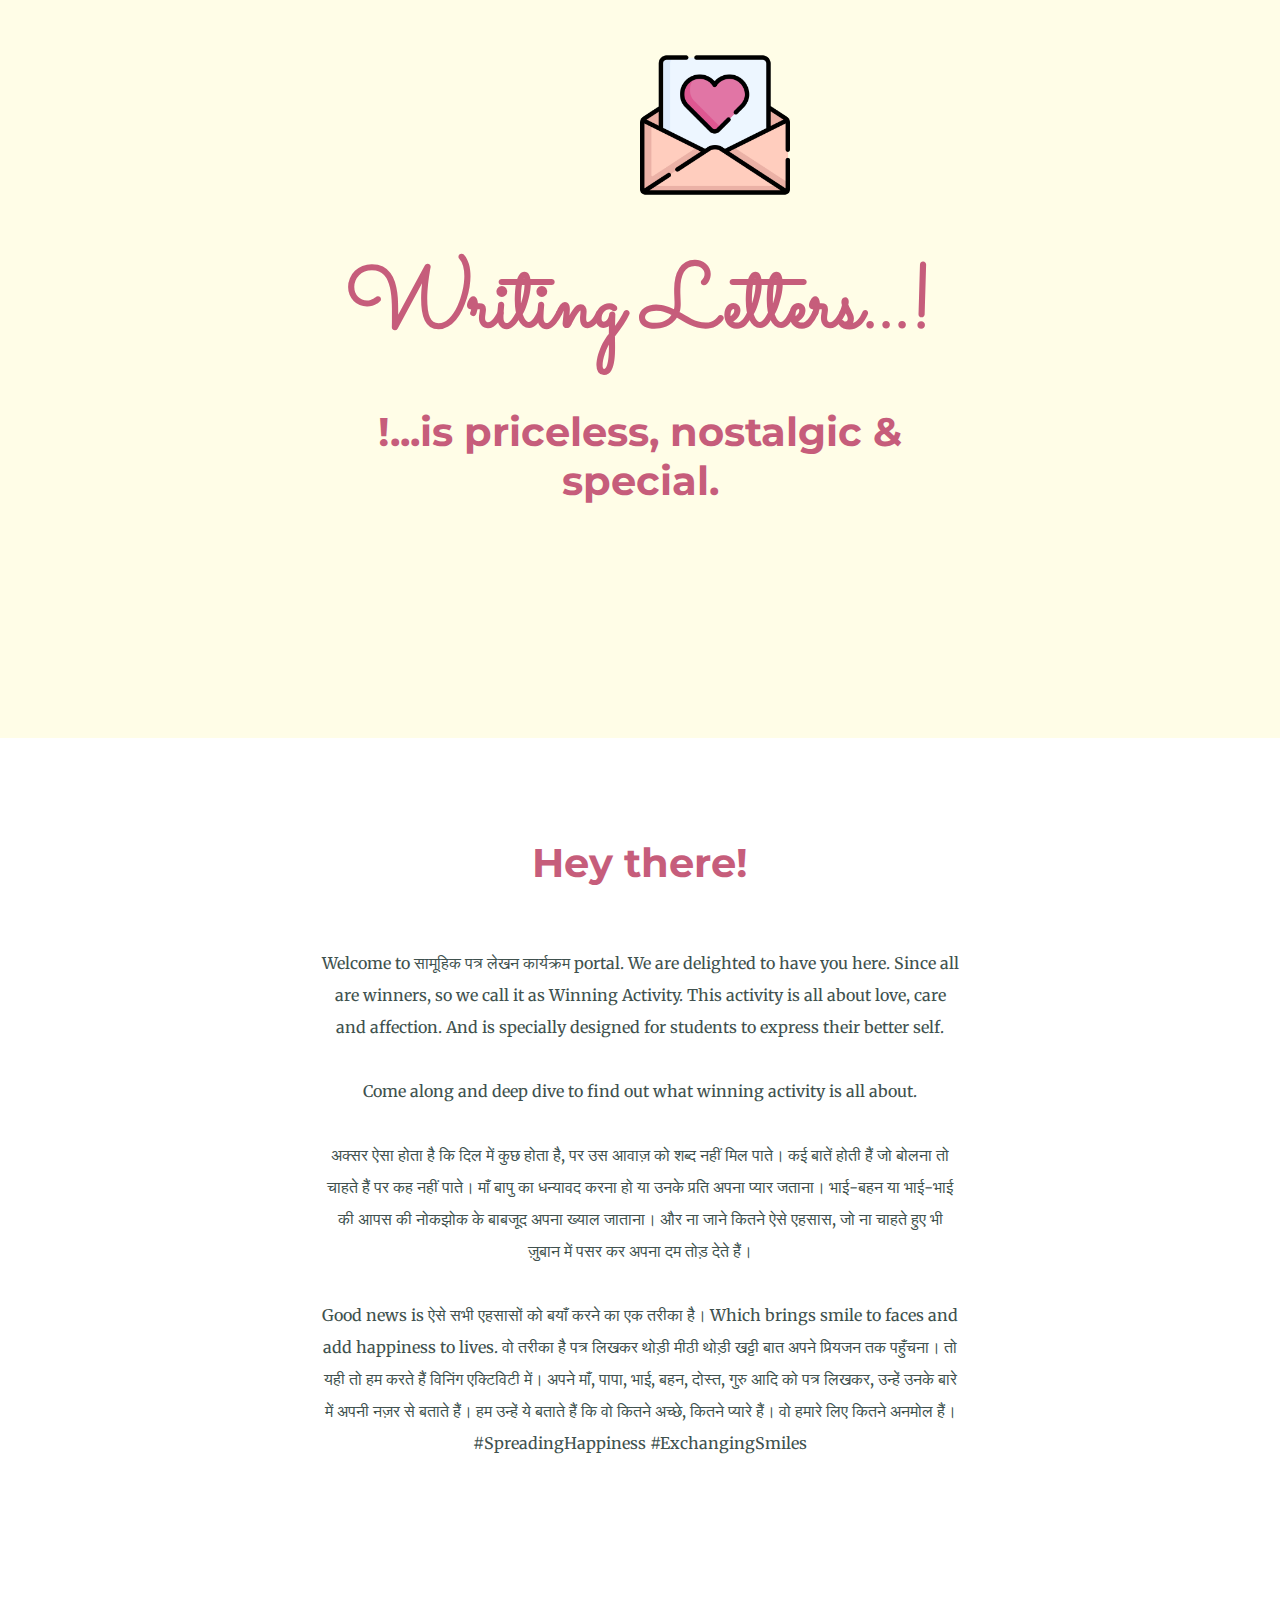
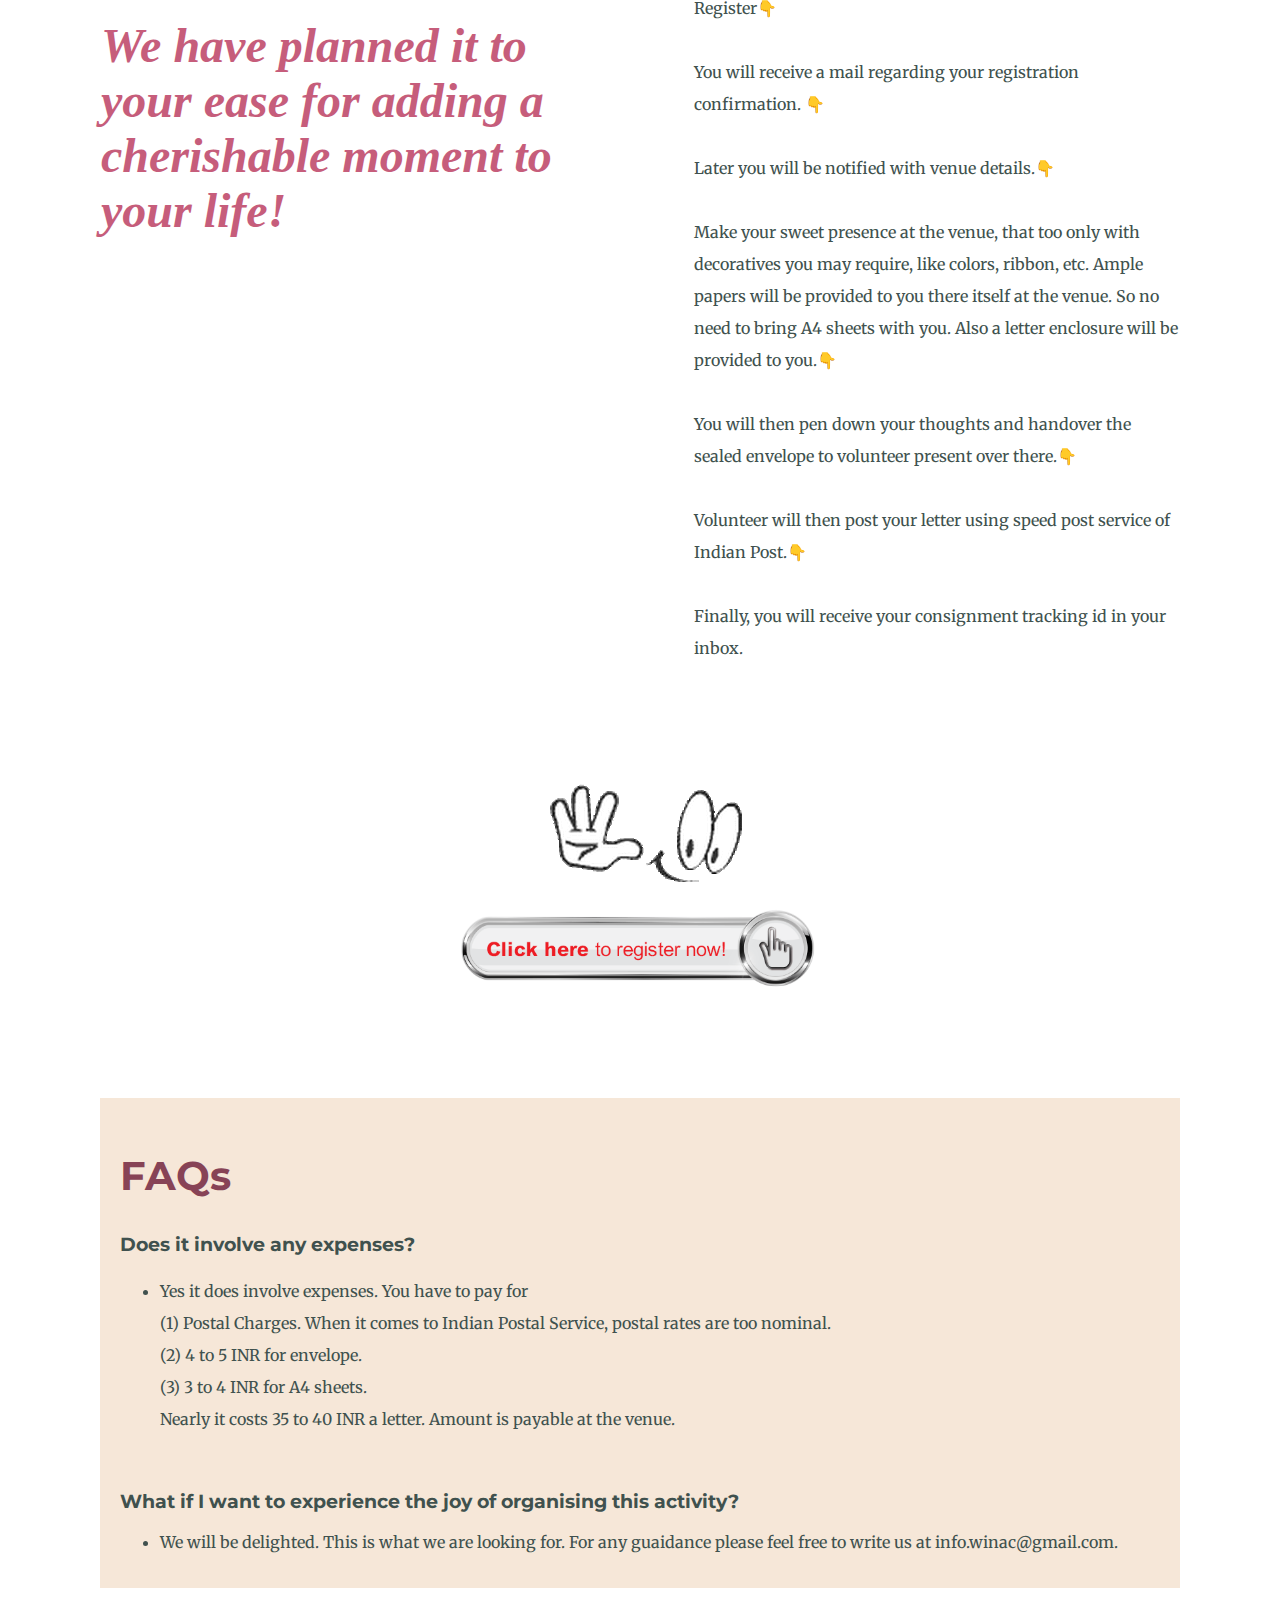
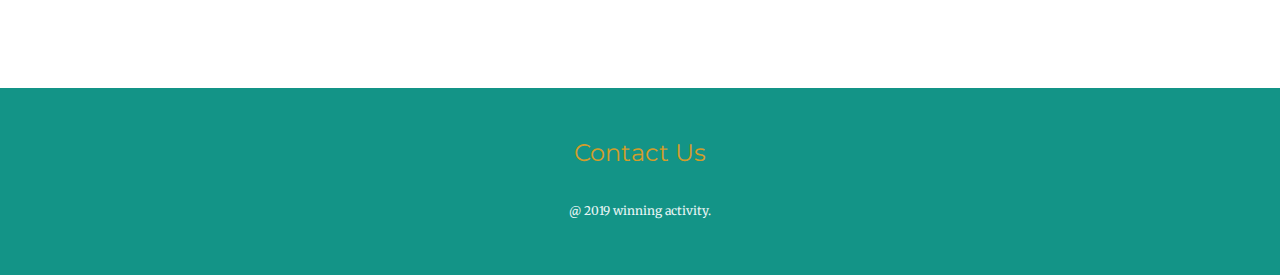
==== commit f7ebf667: "Update index.html" ====
--- a/index.html
+++ b/index.html
@@ -48,7 +48,7 @@
     </div>
     <div class="register-request">
       <img src="images/click_icon.gif" alt="hii-icon"><br>
-      <a href="form.html" target="_blank"><img class="chtrn" src="images/btn_e.gif" alt="register-icon"></a>
+      <a href="https://docs.google.com/forms/d/e/1FAIpQLSfc_R0WvnRGqgRZQWhcNgJioLaJY1HVNn0jHz1CnEezykxXmA/viewform?usp=sf_link" target="_blank"><img class="chtrn" src="images/btn_e.gif" alt="register-icon"></a>
     </div>
     <div class="faq">
       <h2 style="color: #874356;">FAQs</h2>
